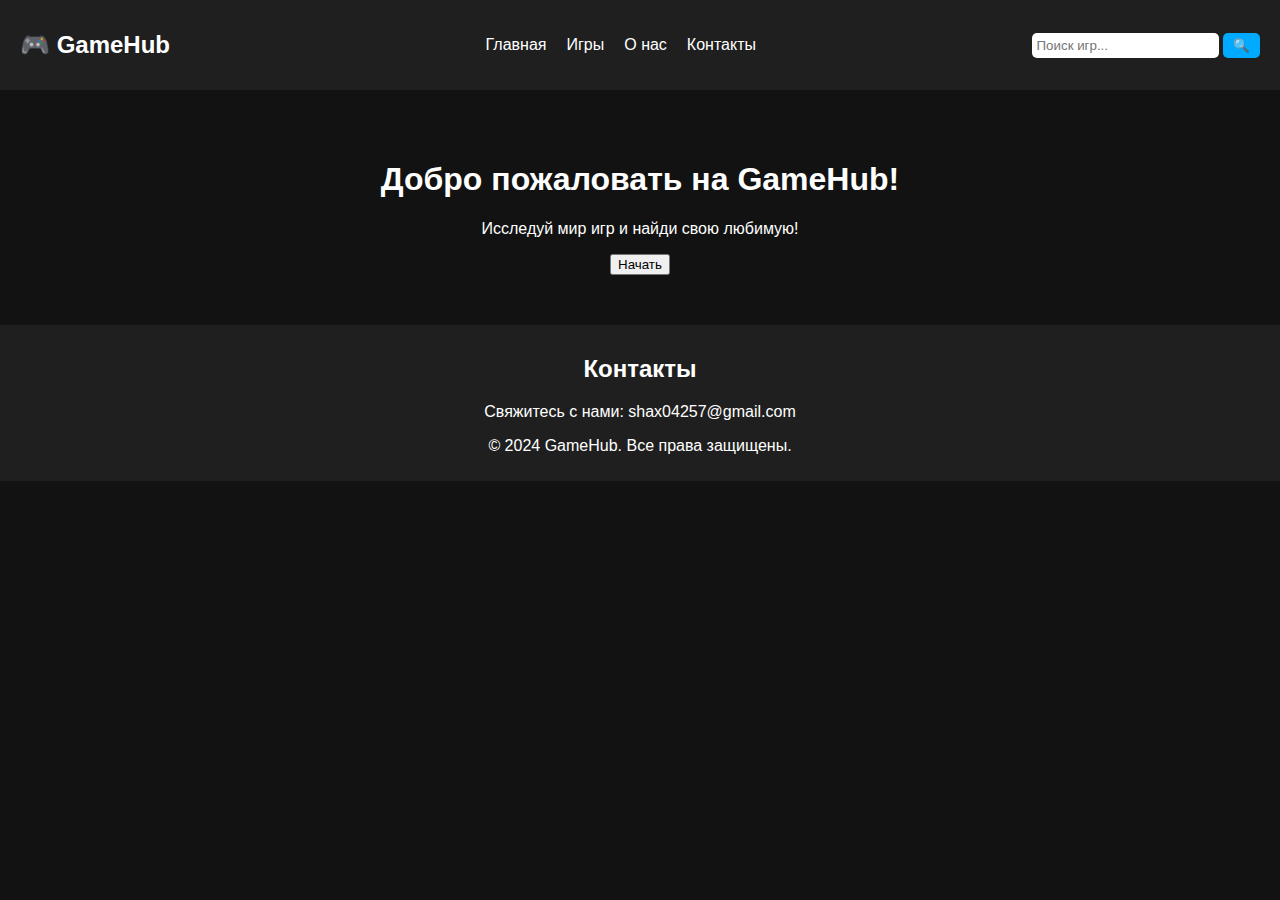
==== index.html @ aacb6e8d "Заливает index.html" ====
<!DOCTYPE html>
<html lang="en">
<head>
    <meta charset="UTF-8">
    <meta name="viewport" content="width=device-width, initial-scale=1.0">
    <title>GameHub - Игровой портал</title>
    <link rel="stylesheet" href="styles.css">
    <script defer src="script.js"></script>
</head>
<body>
    <header>
        <div class="logo">🎮 GameHub</div>
        <nav>
            <ul class="nav-links">
                <li><a href="index.html">Главная</a></li>
                <li><a href="games.html">Игры</a></li>
                <li><a href="about.html">О нас</a></li>
                <li><a href="contact.html">Контакты</a></li>
            </ul>
        </nav>
        <div class="search">
            <input type="text" placeholder="Поиск игр...">
            <button>🔍</button>
        </div>
    </header>

    <main>
        <section id="home" class="hero">
            <h1>Добро пожаловать на GameHub!</h1>
            <p>Исследуй мир игр и найди свою любимую!</p>
            <button>Начать</button>
        </section>
    </main>

    <footer>
        <h2>Контакты</h2>
        <p>Свяжитесь с нами: shax04257@gmail.com</p>
        <p>© 2024 GameHub. Все права защищены.</p>
    </footer>
</body>
</html>
---- styles.css ----
/* Общие стили */
body {
    font-family: Arial, sans-serif;
    margin: 0;
    padding: 0;
    background-color: #121212;
    color: #fff;
}

header {
    display: flex;
    justify-content: space-between;
    align-items: center;
    padding: 20px;
    background-color: #1f1f1f;
    position: sticky;
    top: 0;
    z-index: 1000;
}

.logo {
    font-size: 24px;
    font-weight: bold;
}

.nav-links {
    list-style: none;
    display: flex;
    gap: 20px;
}

.nav-links li a {
    text-decoration: none;
    color: #fff;
    transition: color 0.3s;
}

.nav-links li a:hover {
    color: #00aaff;
}

.search input {
    padding: 5px;
    border: none;
    border-radius: 5px;
}

.search button {
    background-color: #00aaff;
    color: #fff;
    border: none;
    border-radius: 5px;
    padding: 5px 10px;
    cursor: pointer;
}

/* Главный контент */
.hero {
    text-align: center;
    padding: 50px;
    background: url('hero.jpg') center/cover no-repeat;
}

.games-list {
    padding: 20px;
    display: flex;
    gap: 20px;
    flex-wrap: wrap;
    justify-content: center;
}

.game-card {
    background-color: #1f1f1f;
    border-radius: 10px;
    padding: 10px;
    width: 300px;
    text-align: center;
    transition: transform 0.3s;
}

.game-card:hover {
    transform: scale(1.05);
}

.game-card img {
    width: 100%;
    border-radius: 10px;
}

/* Footer */
footer {
    text-align: center;
    padding: 10px;
    background-color: #1f1f1f;
}
#lola {
    text-align: center;
}
#lop {
    text-align: center;
}
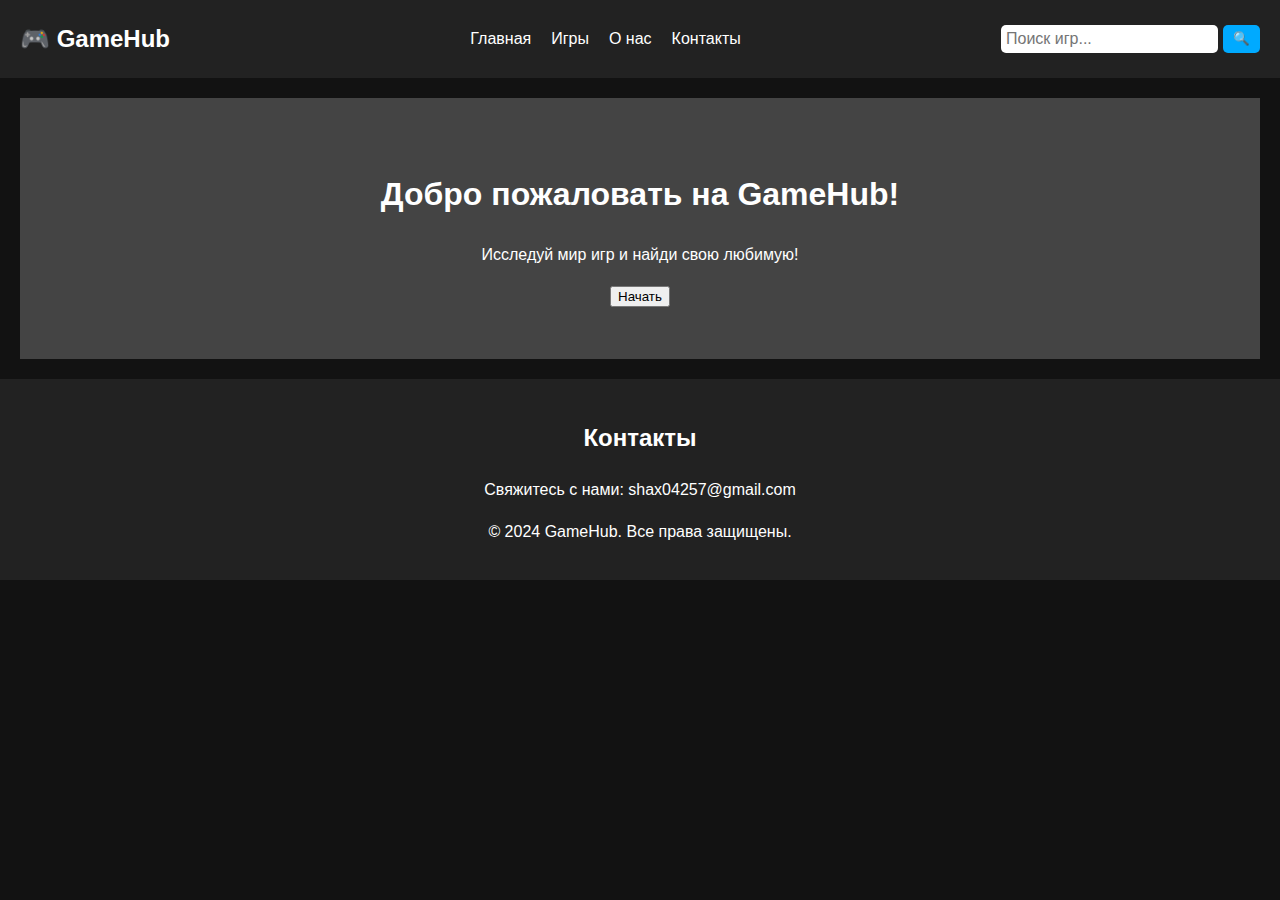
==== commit 89f7ad50: "Add files via upload" ====
--- a/index.html
+++ b/index.html
@@ -10,6 +10,7 @@
 <body>
     <header>
         <div class="logo">🎮 GameHub</div>
+        <button class="menu-toggle">☰</button>
         <nav>
             <ul class="nav-links">
                 <li><a href="index.html">Главная</a></li>
@@ -23,6 +24,7 @@
             <button>🔍</button>
         </div>
     </header>
+    
 
     <main>
         <section id="home" class="hero">
--- a/styles.css
+++ b/styles.css
@@ -98,4 +98,255 @@
 }
 #lop {
     text-align: center;
-}+}
+
+/* Основные стили для всех устройств */
+body {
+    margin: 0;
+    font-family: Arial, sans-serif;
+    line-height: 1.6;
+}
+
+header {
+    display: flex;
+    justify-content: space-between;
+    align-items: center;
+    padding: 10px 20px;
+    background-color: #222;
+    color: #fff;
+}
+
+.nav-links {
+    display: flex;
+    gap: 20px;
+    list-style: none;
+}
+
+.nav-links li a {
+    color: #fff;
+    text-decoration: none;
+}
+
+.search {
+    display: flex;
+    gap: 5px;
+}
+
+.hero {
+    text-align: center;
+    padding: 50px 20px;
+    background: #444;
+    color: #fff;
+}
+
+footer {
+    text-align: center;
+    padding: 20px;
+    background: #222;
+    color: #fff;
+}
+
+/* Адаптация для мобильных устройств */
+@media (max-width: 768px) {
+    header {
+        flex-wrap: wrap;
+        text-align: center;
+    }
+
+    .logo {
+        margin-bottom: 10px;
+    }
+
+    nav {
+        width: 100%;
+    }
+
+    .nav-links {
+        flex-direction: column;
+        gap: 10px;
+        margin-bottom: 10px;
+    }
+
+    .search {
+        flex-direction: column;
+        width: 100%;
+    }
+
+    .search input {
+        width: 100%;
+        margin-bottom: 5px;
+    }
+
+    .hero {
+        padding: 20px 10px;
+    }
+}
+
+.menu-toggle {
+    display: none;
+    background: none;
+    border: none;
+    color: #fff;
+    font-size: 1.5rem;
+}
+
+@media (max-width: 768px) {
+    .menu-toggle {
+        display: block;
+    }
+
+    .nav-links {
+        display: none;
+        flex-direction: column;
+        gap: 10px;
+    }
+
+    .nav-links.active {
+        display: flex;
+    }
+}
+
+/* Основные стили */
+body {
+    margin: 0;
+    font-family: Arial, sans-serif;
+    line-height: 1.6;
+}
+
+header {
+    display: flex;
+    justify-content: space-between;
+    align-items: center;
+    padding: 10px 20px;
+    background-color: #222;
+    color: #fff;
+}
+
+.logo {
+    font-size: 1.5rem;
+}
+
+.nav-links {
+    display: flex;
+    gap: 20px;
+    list-style: none;
+}
+
+.nav-links li a {
+    color: #fff;
+    text-decoration: none;
+}
+
+.search {
+    display: flex;
+    gap: 5px;
+}
+
+.search input {
+    padding: 5px;
+    font-size: 1rem;
+}
+
+main {
+    padding: 20px;
+}
+
+#lola {
+    text-align: center;
+    font-size: 2rem;
+    margin-bottom: 20px;
+}
+
+.games-list {
+    display: grid;
+    grid-template-columns: repeat(4, 1fr);
+    gap: 20px;
+}
+
+.game-card {
+    border: 1px solid #ddd;
+    border-radius: 5px;
+    padding: 15px;
+    text-align: center;
+    background-color: #f9f9f9;
+}
+
+.game-card img {
+    width: 100%;
+    height: auto;
+    border-radius: 5px;
+}
+
+.game-card h3 {
+    margin: 15px 0;
+    font-size: 1.2rem;
+}
+
+.game-card p {
+    font-size: 0.9rem;
+    margin-bottom: 15px;
+}
+
+.game-card button {
+    padding: 10px 15px;
+    font-size: 1rem;
+    background-color: #007bff;
+    color: #fff;
+    border: none;
+    border-radius: 5px;
+    cursor: pointer;
+}
+
+footer {
+    text-align: center;
+    padding: 20px;
+    background-color: #222;
+    color: #fff;
+}
+
+/* Адаптация для мобильных устройств */
+@media (max-width: 768px) {
+    header {
+        flex-wrap: wrap;
+        text-align: center;
+    }
+
+    .logo {
+        margin-bottom: 10px;
+    }
+
+    .nav-links {
+        flex-direction: column;
+        gap: 10px;
+        margin-bottom: 10px;
+    }
+
+    .search {
+        flex-direction: column;
+        width: 100%;
+    }
+
+    .search input {
+        width: 100%;
+        margin-bottom: 5px;
+    }
+
+    .games-list {
+        grid-template-columns: repeat(2, 1fr);
+        gap: 15px;
+    }
+
+    .game-card {
+        padding: 10px;
+    }
+}
+
+@media (max-width: 480px) {
+    .games-list {
+        grid-template-columns: 1fr;
+    }
+
+    .game-card {
+        padding: 10px;
+    }
+}
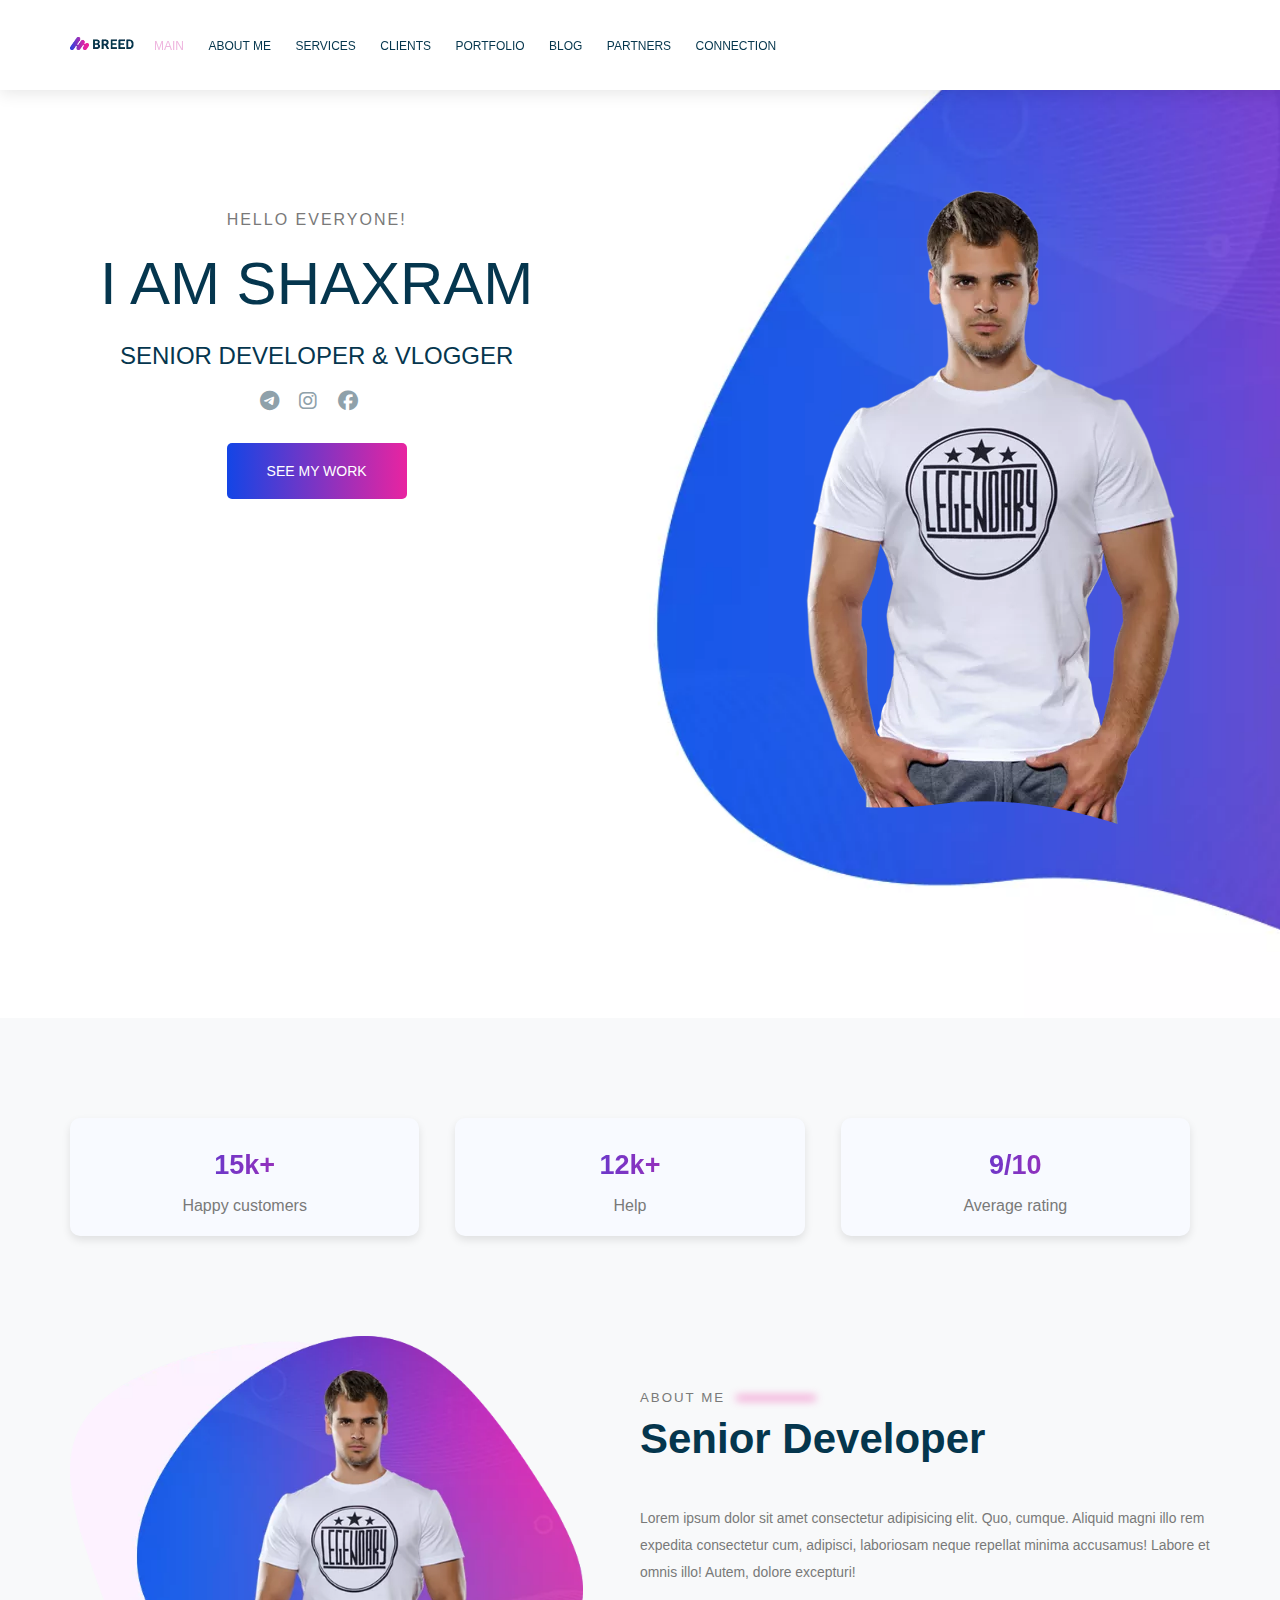
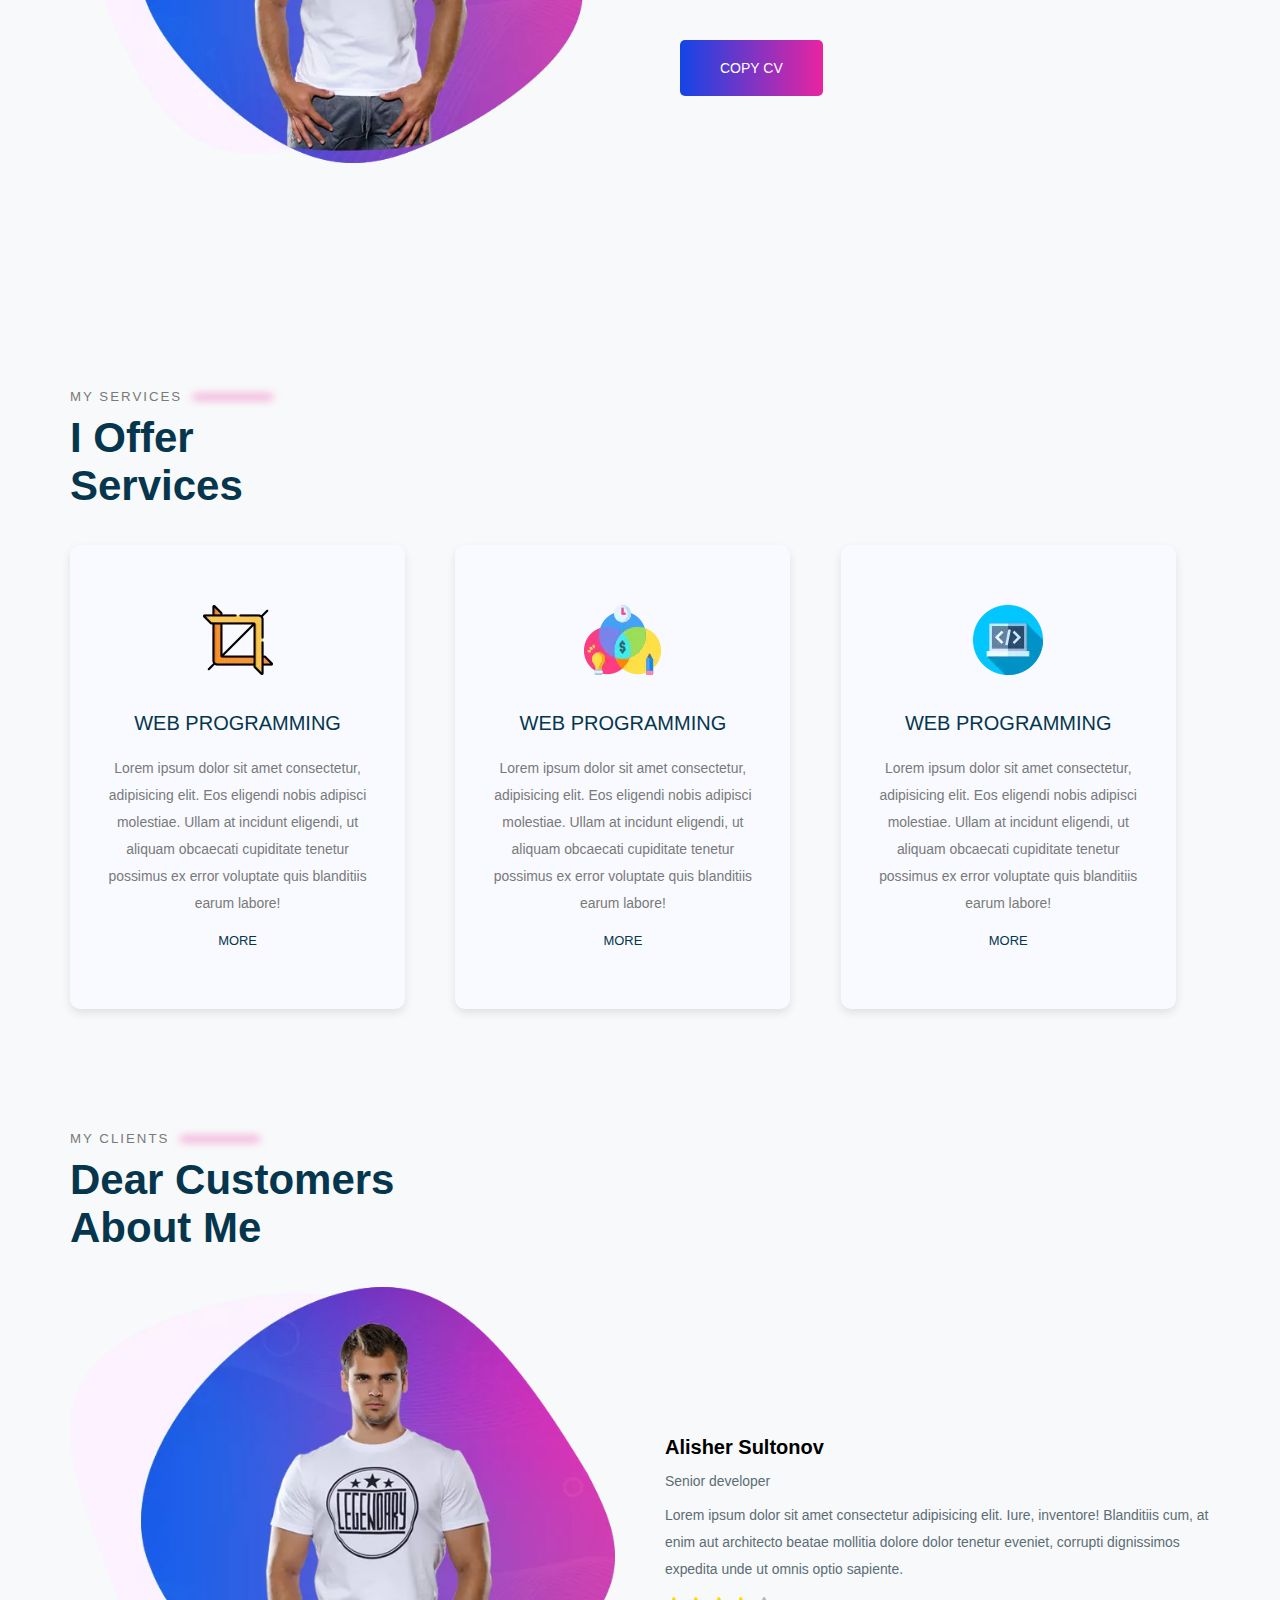
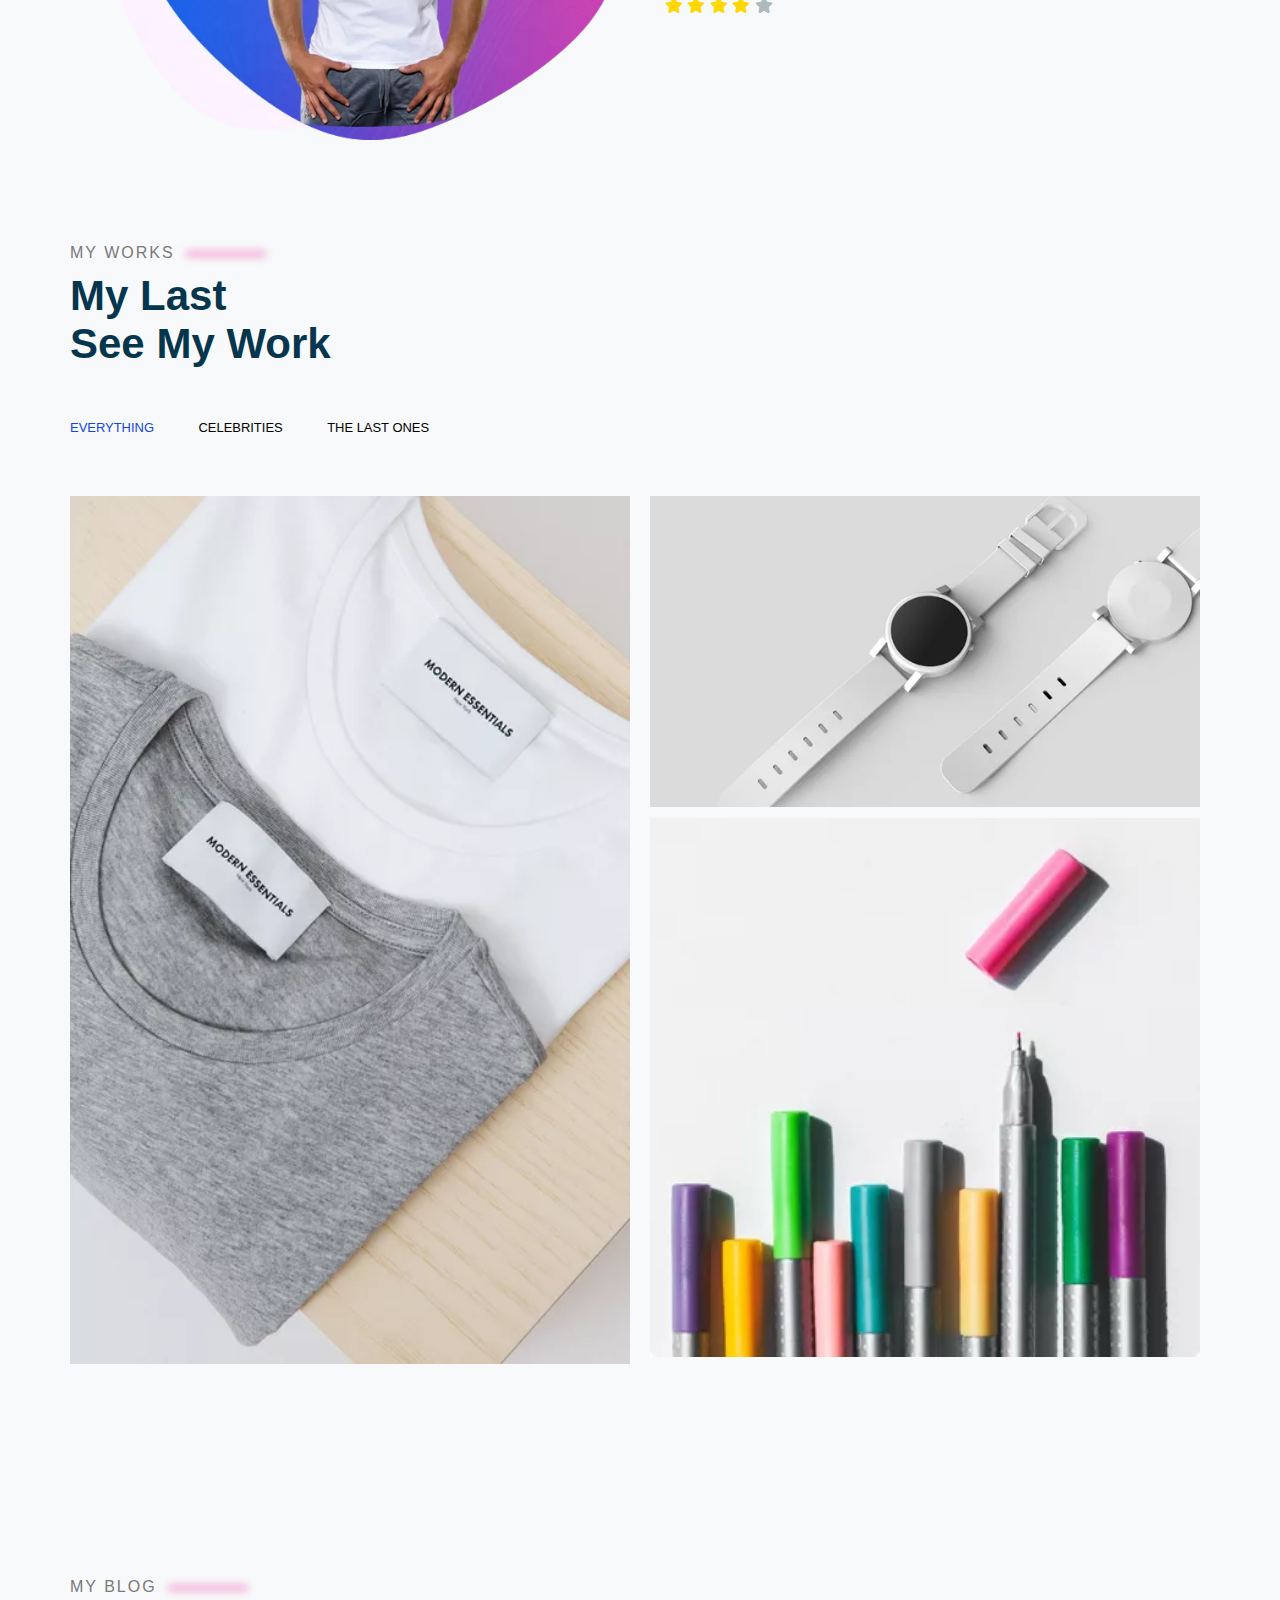
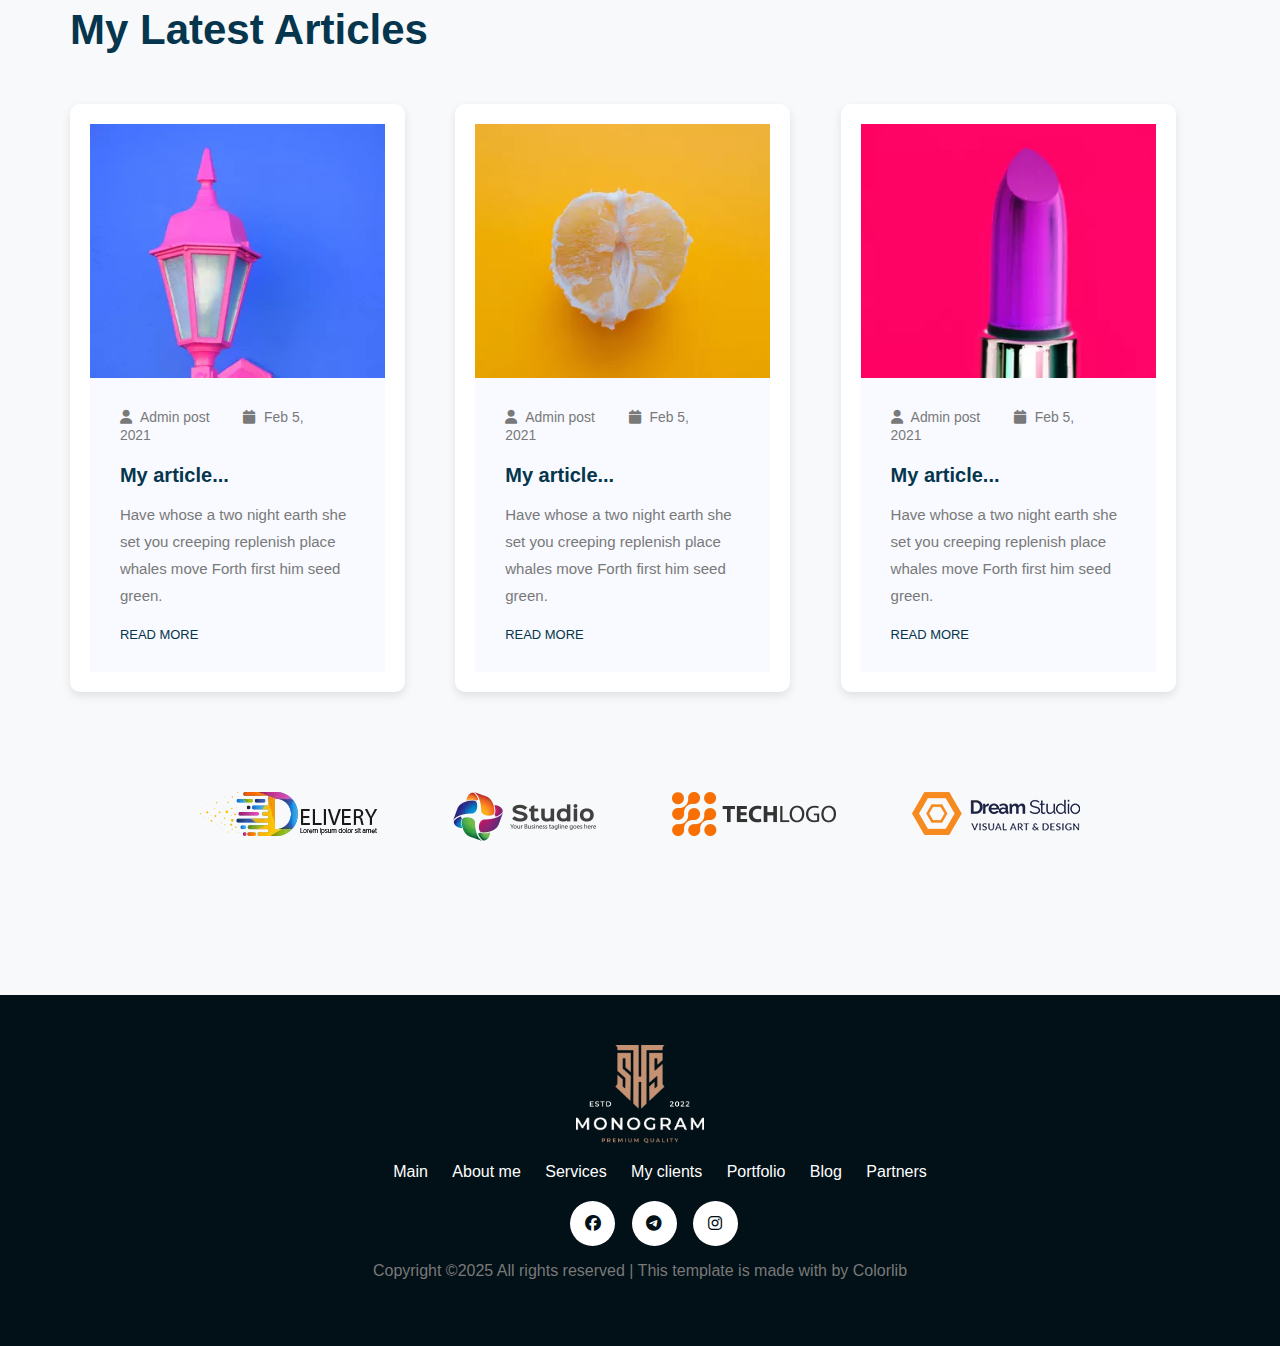
==== commit 37e0609c: "Add files via upload" ====
--- a/index.html
+++ b/index.html
@@ -1,43 +1,480 @@
 <!DOCTYPE html>
 <html lang="en">
+
 <head>
     <meta charset="UTF-8">
     <meta name="viewport" content="width=device-width, initial-scale=1.0">
-    <title>GameHub - Игровой портал</title>
-    <link rel="stylesheet" href="styles.css">
-    <script defer src="script.js"></script>
+    <title>Portfolio</title>
+    <link rel="stylesheet" href="css/shared.css">
+    <link rel="stylesheet" href="css/style.css">
+    <link rel="stylesheet" href="https://cdnjs.cloudflare.com/ajax/libs/font-awesome/6.7.2/css/all.min.css" referrerpolicy="no-referrer" />
 </head>
+
 <body>
-    <header>
-        <div class="logo">🎮 GameHub</div>
-        <button class="menu-toggle">☰</button>
-        <nav>
-            <ul class="nav-links">
-                <li><a href="index.html">Главная</a></li>
-                <li><a href="games.html">Игры</a></li>
-                <li><a href="about.html">О нас</a></li>
-                <li><a href="contact.html">Контакты</a></li>
-            </ul>
-        </nav>
-        <div class="search">
-            <input type="text" placeholder="Поиск игр...">
-            <button>🔍</button>
+    <!-- Header section -->
+    <header class="main-header">
+        <div class="container">
+            <div class="main-header__brand">
+                <a href="index.html">
+                    <img src="images/logo.png.webp" alt="logo">
+                </a>
+            </div>
+            <nav class="main-navigation">
+                <ul class="main-navigation__item">
+                    <li class="main-navigation__item active">
+                        <a href="index.html">Main</a>
+                    </li>
+                    <li class="main-navigation__item">
+                        <a href="#main-section">About me</a>
+                    </li>
+                    <li class="main-navigation__item">  
+                        <a href="#services">Services</a>
+                    </li>
+                    <li class="main-navigation__item">
+                        <a href="#clients">Clients</a>
+                    </li>
+                    <li class="main-navigation__item">
+                        <a href="#portfolio">Portfolio</a>
+                    </li>
+                    <li class="main-navigation__item">
+                        <a href="#blog">Blog</a>
+                    </li>
+                    <li class="main-navigation__item">
+                        <a href="#partners">Partners</a>
+                    </li>
+                    <li class="main-navigation__item">
+                        <a href="contact.html">Connection</a>
+                    </li>
+                </ul>
+            </nav>
         </div>
     </header>
-    
-
-    <main>
-        <section id="home" class="hero">
-            <h1>Добро пожаловать на GameHub!</h1>
-            <p>Исследуй мир игр и найди свою любимую!</p>
-            <button>Начать</button>
-        </section>
-    </main>
-
-    <footer>
-        <h2>Контакты</h2>
-        <p>Свяжитесь с нами: shax04257@gmail.com</p>
-        <p>© 2024 GameHub. Все права защищены.</p>
+
+    <!-- /Header section -->
+
+    <!-- Main section -->
+    <div class="main-banner">
+        <div class="container">
+            <section id="main-section" class="main-section">
+                <div class="main-section__info">
+                    <h4 class="main-section__welcome to-uppercase">Hello everyone!</h4>
+                    <h1 class="main-section__introduction to-uppercase">I am Shaxram</h1>
+                    <h3 class="main-section__position to-uppercase">Senior developer & Vlogger</h3>
+                    <div class="main-section__social-networks">
+                        <a href="https://t.me/Shakh_ake007">
+                            <i class="fa-brands fa-telegram"></i>
+                        </a>
+                        <a href="https://www.instagram.com/shoxa.s7">
+                            <i class="fa-brands fa-instagram"></i>
+                        </a>
+                        <a
+                            href="https://www.facebook.com/people/%D0%A8%D0%B0%D1%85%D1%80%D0%B0%D0%BC-%D0%9D%D0%B5%D0%BC%D0%B0%D1%82%D0%BE%D0%B2/pfbid028QtuWfM8bxHVK38WmGBe3djqLLNcTGtXEWq8Zp2UdnJqPBHwWtpWPbhbui8Y8Hrol/">
+                            <i class="fa-brands fa-facebook"></i>
+                        </a>
+                    </div>
+                    <button type="button" class="button main-section__action to-uppercase">
+                        See my work
+                    </button>
+                </div>
+                <div class="main-section__image">
+                    <img src="./images/home-right.png.webp" alt="My image">
+                </div>
+            </section>
+            <div class="clearfix"></div>
+        </div>
+    </div>
+    <!-- /Main section -->
+
+    <!-- Statistics -->
+    <div class="container">
+        <section class="statistics" class="statistics">
+            <div class="statistics__item">
+                <h3 class="statistics__number">
+                    15k+
+                </h3>
+                <p class="statistics__title">
+                    Happy customers
+                </p>
+            </div>
+            <div class="statistics__item">
+                <h3 class="statistics__number">
+                    12k+
+                </h3>
+                <p class="statistics__title">
+                    Help
+                </p>
+            </div>
+            <div class="statistics__item">
+                <h3 class="statistics__number">
+                    9/10
+                </h3>
+                <p class="statistics__title">
+                    Average rating
+                </p>
+            </div>
+        </section>
+    </div>
+
+    <!-- About me section -->
+    <div class="container">
+        <section id="about-me" class="about-me">
+            <div class="about-me__image">
+                <img src="images/about-us.png.webp" alt="about me image">
+            </div>
+            <div class="about-me__info">
+                <h5 class="section-subtitle">
+                    About me
+                    <span class="blur-line"></span>
+                </h5>
+                <h3 class="section-title">
+                    Senior developer
+                </h3>
+                <p class="about-me__description">
+                    Lorem ipsum dolor sit amet consectetur adipisicing elit. Quo, cumque. Aliquid magni illo rem
+                    expedita consectetur cum, adipisci, laboriosam neque repellat minima accusamus! Labore et omnis
+                    illo! Autem, dolore excepturi!
+                </p>
+                <button type="button" class="button to-uppercase about-me__action">
+                    Copy CV
+                </button>
+            </div>
+        </section>
+        <div class="clearfix"></div>
+    </div>
+    <!-- /About me -->
+
+    <!-- Services section -->
+    <div class="container">
+        <section id="services" class="services">
+            <h5 class="section-subtitle">
+                My Services
+                <span class="blur-line"></span>
+            </h5>
+            <h2 class="section-title">
+                I offer <br>
+                services
+            </h2>
+            <div class="services__cards">
+                <div class="service-card">
+                    <img class="service-card__icon" src="images/s1.png.webp" alt="Service 1">
+                    <h5 class="service-card__title">Web programming</h5>
+                    <p class="service-card__description">
+                        Lorem ipsum dolor sit amet consectetur, adipisicing elit. Eos eligendi nobis adipisci molestiae.
+                        Ullam at incidunt eligendi, ut aliquam obcaecati cupiditate tenetur possimus ex error voluptate
+                        quis blanditiis earum labore!
+                    </p>
+                    <a href="#" class="service-card__link">
+                        More
+                    </a>
+                </div>
+
+                <div class="service-card">
+                    <img class="service-card__icon" src="images/s2.png.webp" alt="Service 1">
+                    <h5 class="service-card__title">Web programming</h5>
+                    <p class="service-card__description">
+                        Lorem ipsum dolor sit amet consectetur, adipisicing elit. Eos eligendi nobis adipisci molestiae.
+                        Ullam at incidunt eligendi, ut aliquam obcaecati cupiditate tenetur possimus ex error voluptate
+                        quis blanditiis earum labore!   
+                    </p>
+                    <a href="#" class="service-card__link">
+                        More
+                    </a>
+                </div>
+
+                <div class="service-card">
+                    <img class="service-card__icon" src="images/s3.png.webp" alt="Service 1">
+                    <h5 class="service-card__title">Web programming</h5>
+                    <p class="service-card__description">
+                        Lorem ipsum dolor sit amet consectetur, adipisicing elit. Eos eligendi nobis adipisci molestiae.
+                        Ullam at incidunt eligendi, ut aliquam obcaecati cupiditate tenetur possimus ex error voluptate
+                        quis blanditiis earum labore!
+                    </p>
+                    <a href="#" class="service-card__link">
+                        More
+                    </a>
+                </div>
+            </div>
+
+
+        </section>
+    </div>
+    <!-- /Services section -->
+    <!-- Clients section -->
+    <div class="container">
+        <section id="clients" class="clients">
+            <h5 class="section-subtitle">
+                My Clients
+                <span class="blur-line"></span>
+            </h5>
+            <h2 class="section-title">
+                Dear customers <br>
+                about me
+            </h2>
+            <div class="client-items">
+                <div class="client-item">
+                    <div class="client-item__image">
+                        <img src="images/about-us.png.webp" alt="clients image">
+                    </div>
+                    <div class="client-item__info">
+                        <h3 class="client-item__name">
+                            Alisher Sultonov
+                        </h3>
+                        <p class="client-item__position">
+                            Senior developer
+                        </p>
+                        <p class="client-item__review">
+                            Lorem ipsum dolor sit amet consectetur adipisicing elit. Iure, inventore! Blanditiis cum, at
+                            enim aut architecto beatae mollitia dolore dolor tenetur eveniet, corrupti dignissimos
+                            expedita unde ut omnis optio sapiente.
+                        </p>
+                        <div class="client-item__rate">
+                            <i class="fa-solid fa-star"></i>
+                            <i class="fa-solid fa-star"></i>
+                            <i class="fa-solid fa-star"></i>
+                            <i class="fa-solid fa-star"></i>
+                            <i class="fa-solid fa-star disabled"></i>
+                        </div>
+                    </div>
+                </div>
+            </div>
+        </section>
+        <div class="clearfix"></div>
+    </div>
+    <!-- /Clients section -->
+
+    <!-- Portfolio section -->
+    <div class="container">
+        <section id="portfolio" class="portfolio">
+            <div class="section-subtitle">
+                My works
+                <span class="blur-line"></span>
+            </div>
+            <div class="section-title">
+                My last <br>
+                see my work
+            </div>
+            <ul class="portfolio-filters">
+                <li class="active">
+                    Everything
+                </li>
+                <li>
+                    Celebrities
+                </li>
+                <li>
+                    The last ones
+                </li>
+            </ul>
+            <div class="portfolio-items">
+                <div class="portfolio-item portfolio-item-1">
+                    <img src="./images/p1.jpg.webp" alt="Portfolio image 1" class="portfolio-item__image">
+                    <div class="portfolio-item__overlay"></div>
+                    <div class="portfolio-item__info">
+                        <h4>
+                            <a href="#">Portfolio item 1</a>
+                        </h4>
+                        <p>
+                            About my work
+                        </p>
+                    </div>
+                </div>
+                <div class="portfolio-item portfolio-item-2">
+                    <img src="./images/p4.jpg.webp" alt="Portfolio image 2" class="portfolio-item__image">
+                    <div class="portfolio-item__overlay"></div>
+                    <div class="portfolio-item__info">
+                        <h4>
+                            <a href="#">Portfolio item 2</a>
+                        </h4>
+                        <p>
+                            About my work
+                        </p>
+                    </div>
+                </div>
+                <div class="portfolio-item portfolio-item-3">
+                    <img src="./images/p6.jpg.webp" alt="Portfolio image 3" class="portfolio-item__image">
+                    <div class="portfolio-item__overlay"></div>
+                    <div class="portfolio-item__info">
+                        <h4>
+                            <a href="#">Portfolio item 3</a>
+                        </h4>
+                        <p>
+                            About my work
+                        </p>
+                    </div>
+                </div>
+            </div>
+        </section>
+    </div>
+    <!-- /Portfolio section -->
+
+    <!-- Blog section -->
+    <div class="container">
+        <section id="blog" class="blog">
+            <div class="section-subtitle">
+                My blog
+                <span class="blur-line"></span>
+            </div>
+            <div class="section-title">
+                My latest articles
+            </div>
+            <div class="blog-items">
+                <div class="blog-item">
+                    <div class="blog-item__image">
+                        <img src="images/b1.jpg.webp" alt="Blog 1 image">
+                    </div>
+                    <div class="blog-item__info">
+                        <div class="blog-item__main-info">
+                            <span class="blog-item__author">
+                                <i class="fa fa-user"></i>
+                                Admin post
+                            </span>
+                            <span class="blog-item__date">
+                                <i class="fa fa-calendar"></i>
+                                Feb 5, 2021
+                            </span>
+                        </div>
+                        <h5 class="blog-item__title">
+                            My article...
+                        </h5>
+                        <p class="blog-item__description">
+                            Have whose a two night earth she set you creeping replenish place whales move Forth first
+                            him seed green.
+                        </p>
+                        <a class="blog-item__learn-more">
+                            Read more
+                        </a>
+                    </div>
+                </div>
+                <div class="blog-item">
+                    <div class="blog-item__image">
+                        <img src="images/b2.jpg.webp" alt="Blog 1 image">
+                    </div>
+                    <div class="blog-item__info">
+                        <div class="blog-item__main-info">
+                            <span class="blog-item__author">
+                                <i class="fa fa-user"></i>
+                                Admin post
+                            </span>
+                            <span class="blog-item__date">
+                                <i class="fa fa-calendar"></i>
+                                Feb 5, 2021
+                            </span>
+                        </div>
+                        <h5 class="blog-item__title">
+                            My article...
+                        </h5>
+                        <p class="blog-item__description">
+                            Have whose a two night earth she set you creeping replenish place whales move Forth first
+                            him seed green.
+                        </p>
+                        <a class="blog-item__learn-more">
+                            Read more
+                        </a>
+                    </div>
+                </div>
+                <div class="blog-item">
+                    <div class="blog-item__image">
+                        <img src="images/b3.jpg.webp" alt="Blog 1 image">
+                    </div>
+                    <div class="blog-item__info">
+                        <div class="blog-item__main-info">
+                            <span class="blog-item__author">
+                                <i class="fa fa-user"></i>
+                                Admin post
+                            </span>
+                            <span class="blog-item__date">
+                                <i class="fa fa-calendar"></i>
+                                Feb 5, 2021
+                            </span>
+                        </div>
+                        <h5 class="blog-item__title">
+                            My article...
+                        </h5>
+                        <p class="blog-item__description">
+                            Have whose a two night earth she set you creeping replenish place whales move Forth first
+                            him seed green.
+                        </p>
+                        <a class="blog-item__learn-more">
+                            Read more
+                        </a>
+                    </div>
+                </div>
+            </div>
+        </section>
+    </div>
+    <!-- /Blog section -->
+
+    <!-- Partners section -->
+    <div class="container">
+        <section id="partners" class="partners">
+            <div class="partner">
+                <img src="images/logo1.png.webp" alt="logo 1 image">
+            </div>
+            <div class="partner">
+                <img src="images/logo2.png.webp" alt="logo 2 image">
+            </div>
+            <div class="partner">
+                <img src="images/logo3.png.webp" alt="logo 3 image">
+            </div>
+            <div class="partner">
+                <img src="images/logo4.png.webp" alt="logo 4 image">
+            </div>
+        </section>
+    </div>
+    <!-- /Partners section -->
+
+    <!-- Footer section -->
+    <footer class="footer">
+        <div class="container">
+            <div class="footer__brand">
+                <img src="images/pngwing.com.png" alt="logo">
+            </div>
+            <nav class="footer__navigation">
+                <ul class="footer__navigation-items">
+                    <li class="footer__navigation-item">
+                        <a href="index.html">Main</a>
+                    </li>
+                    <li class="footer__navigation-item">
+                        <a href="about-me.html">About me</a>
+                    </li>
+                    <li class="footer__navigation-item">
+                        <a href="services.html">Services</a>
+                    </li>
+                    <li class="footer__navigation-item">
+                        <a href="Clients.html">My clients</a>
+                    </li>
+                    <li class="footer__navigation-item">
+                        <a href="portfolio.html">Portfolio</a>
+                    </li> 
+                    <li class="footer__navigation-item">
+                        <a href="blog.html">Blog</a>
+                    </li>
+                    <li class="footer__navigation-item">
+                        <a href="contact.html">Partners</a>
+                    </li>
+                </ul>
+            </nav>  
+            <ul class="footer__socials">
+                <li class="footer__social">
+                    <a href="https://www.facebook.com/people/%D0%A8%D0%B0%D1%85%D1%80%D0%B0%D0%BC-%D0%9D%D0%B5%D0%BC%D0%B0%D1%82%D0%BE%D0%B2/pfbid028QtuWfM8bxHVK38WmGBe3djqLLNcTGtXEWq8Zp2UdnJqPBHwWtpWPbhbui8Y8Hrol/">
+                        <i class="fab fa-facebook"></i>
+                    </a>
+                </li>
+                <li class="footer__social">
+                    <a href="https://t.me/Shakh_ake007">
+                        <i class="fab fa-telegram"></i>
+                    </a>
+                </li>
+                <li class="footer__social">
+                    <a href="https://www.instagram.com/shoxa.s7">
+                        <i class="fab fa-instagram"></i>
+                    </a>
+                </li>
+            </ul>
+            <p class="footer__text">
+                Copyright ©2025 All rights reserved | This template is made with  by Colorlib
+            </p>
+        </div>
     </footer>
+    <!-- /Footer section -->
 </body>
-</html>
+</html>--- a/css/shared.css
+++ b/css/shared.css
@@ -0,0 +1,671 @@
+@font-face {
+    font-family: 'Roboto';
+    src: url('../fonts/static/Roboto-Black.ttf');
+    src: url('../fonts/static-Italic.eot?#iefix') format('embedded-opentype'),
+        url('../fonts/static-Italic.woff2') format('woff2'),
+        url('../fonts/static-Italic.woff') format('woff'),
+        url('../fonts/static-Italic.ttf') format('truetype');
+    font-weight: normal;
+    font-style: italic;
+    font-display: swap;
+}
+
+@font-face {
+    font-family: 'Roboto';
+    src: url('../fonts/static-Regular.eot');
+    src: url('../fonts/static-Regular.eot?#iefix') format('embedded-opentype'),
+        url('../fonts/static-Regular.woff2') format('woff2'),
+        url('../fonts/static-Regular.woff') format('woff'),
+        url('../fonts/static-Regular.ttf') format('truetype');
+    font-weight: normal;
+    font-style: normal;
+    font-display: swap;
+}
+
+@font-face {
+    font-family: 'Roboto Condensed';
+    src: url('../fonts/staticCondensed-Bold.eot');
+    src: url('../fonts/staticCondensed-Bold.eot?#iefix') format('embedded-opentype'),
+        url('../fonts/staticCondensed-Bold.woff2') format('woff2'),
+        url('../fonts/staticCondensed-Bold.woff') format('woff'),
+        url('../fonts/staticCondensed-Bold.ttf') format('truetype');
+    font-weight: bold;
+    font-style: normal;
+    font-display: swap;
+}
+
+@font-face {
+    font-family: 'Roboto Condensed';
+    src: url('../fonts/staticCondensed-Black.eot');
+    src: url('../fonts/staticCondensed-Black.eot?#iefix') format('embedded-opentype'),
+        url('../fonts/staticCondensed-Black.woff2') format('woff2'),
+        url('../fonts/staticCondensed-Black.woff') format('woff'),
+        url('../fonts/staticCondensed-Black.ttf') format('truetype');
+    font-weight: 900;
+    font-style: normal;
+    font-display: swap;
+}
+
+@font-face {
+    font-family: 'Roboto Condensed';
+    src: url('../fonts/staticCondensed-BlackItalic.eot');
+    src: url('../fonts/staticCondensed-BlackItalic.eot?#iefix') format('embedded-opentype'),
+        url('../fonts/staticCondensed-BlackItalic.woff2') format('woff2'),
+        url('../fonts/staticCondensed-BlackItalic.woff') format('woff'),
+        url('../fonts/staticCondensed-BlackItalic.ttf') format('truetype');
+    font-weight: 900;
+    font-style: italic;
+    font-display: swap;
+}
+
+@font-face {
+    font-family: 'Roboto Condensed';
+    src: url('../fonts/staticCondensed-Italic.eot');
+    src: url('../fonts/staticCondensed-Italic.eot?#iefix') format('embedded-opentype'),
+        url('../fonts/staticCondensed-Italic.woff2') format('woff2'),
+        url('../fonts/staticCondensed-Italic.woff') format('woff'),
+        url('../fonts/staticCondensed-Italic.ttf') format('truetype');
+    font-weight: normal;
+    font-style: italic;
+    font-display: swap;
+}
+
+@font-face {
+    font-family: 'Roboto Condensed';
+    src: url('../fonts/staticCondensed-BoldItalic.eot');
+    src: url('../fonts/staticCondensed-BoldItalic.eot?#iefix') format('embedded-opentype'),
+        url('../fonts/staticCondensed-BoldItalic.woff2') format('woff2'),
+        url('../fonts/staticCondensed-BoldItalic.woff') format('woff'),
+        url('../fonts/staticCondensed-BoldItalic.ttf') format('truetype');
+    font-weight: bold;
+    font-style: italic;
+    font-display: swap;
+}
+
+@font-face {
+    font-family: 'Roboto Condensed';
+    src: url('../fonts/staticCondensed-Light.eot');
+    src: url('../fonts/staticCondensed-Light.eot?#iefix') format('embedded-opentype'),
+        url('../fonts/staticCondensed-Light.woff2') format('woff2'),
+        url('../fonts/staticCondensed-Light.woff') format('woff'),
+        url('../fonts/staticCondensed-Light.ttf') format('truetype');
+    font-weight: 300;
+    font-style: normal;
+    font-display: swap;
+}
+
+@font-face {
+    font-family: 'Roboto Condensed';
+    src: url('../fonts/staticCondensed-ExtraLight.eot');
+    src: url('../fonts/staticCondensed-ExtraLight.eot?#iefix') format('embedded-opentype'),
+        url('../fonts/staticCondensed-ExtraLight.woff2') format('woff2'),
+        url('../fonts/staticCondensed-ExtraLight.woff') format('woff'),
+        url('../fonts/staticCondensed-ExtraLight.ttf') format('truetype');
+    font-weight: 200;
+    font-style: normal;
+    font-display: swap;
+}
+
+@font-face {
+    font-family: 'Roboto Condensed';
+    src: url('../fonts/staticCondensed-ExtraBold.eot');
+    src: url('../fonts/staticCondensed-ExtraBold.eot?#iefix') format('embedded-opentype'),
+        url('../fonts/staticCondensed-ExtraBold.woff2') format('woff2'),
+        url('../fonts/staticCondensed-ExtraBold.woff') format('woff'),
+        url('../fonts/staticCondensed-ExtraBold.ttf') format('truetype');
+    font-weight: bold;
+    font-style: normal;
+    font-display: swap;
+}
+
+@font-face {
+    font-family: 'Roboto Condensed';
+    src: url('../fonts/staticCondensed-ExtraBoldItalic.eot');
+    src: url('../fonts/staticCondensed-ExtraBoldItalic.eot?#iefix') format('embedded-opentype'),
+        url('../fonts/staticCondensed-ExtraBoldItalic.woff2') format('woff2'),
+        url('../fonts/staticCondensed-ExtraBoldItalic.woff') format('woff'),
+        url('../fonts/staticCondensed-ExtraBoldItalic.ttf') format('truetype');
+    font-weight: bold;
+    font-style: italic;
+    font-display: swap;
+}
+
+@font-face {
+    font-family: 'Roboto Condensed';
+    src: url('../fonts/staticCondensed-ExtraLightItalic.eot');
+    src: url('../fonts/staticCondensed-ExtraLightItalic.eot?#iefix') format('embedded-opentype'),
+        url('../fonts/staticCondensed-ExtraLightItalic.woff2') format('woff2'),
+        url('../fonts/staticCondensed-ExtraLightItalic.woff') format('woff'),
+        url('../fonts/staticCondensed-ExtraLightItalic.ttf') format('truetype');
+    font-weight: 200;
+    font-style: italic;
+    font-display: swap;
+}
+
+@font-face {
+    font-family: 'Roboto Condensed';
+    src: url('../fonts/staticCondensed-ThinItalic.eot');
+    src: url('../fonts/staticCondensed-ThinItalic.eot?#iefix') format('embedded-opentype'),
+        url('../fonts/staticCondensed-ThinItalic.woff2') format('woff2'),
+        url('../fonts/staticCondensed-ThinItalic.woff') format('woff'),
+        url('../fonts/staticCondensed-ThinItalic.ttf') format('truetype');
+    font-weight: 100;
+    font-style: italic;
+    font-display: swap;
+}
+
+@font-face {
+    font-family: 'Roboto Condensed';
+    src: url('../fonts/staticCondensed-Regular.eot');
+    src: url('../fonts/staticCondensed-Regular.eot?#iefix') format('embedded-opentype'),
+        url('../fonts/staticCondensed-Regular.woff2') format('woff2'),
+        url('../fonts/staticCondensed-Regular.woff') format('woff'),
+        url('../fonts/staticCondensed-Regular.ttf') format('truetype');
+    font-weight: normal;
+    font-style: normal;
+    font-display: swap;
+}
+
+@font-face {
+    font-family: 'Roboto Condensed';
+    src: url('../fonts/staticCondensed-SemiBoldItalic.eot');
+    src: url('../fonts/staticCondensed-SemiBoldItalic.eot?#iefix') format('embedded-opentype'),
+        url('../fonts/staticCondensed-SemiBoldItalic.woff2') format('woff2'),
+        url('../fonts/staticCondensed-SemiBoldItalic.woff') format('woff'),
+        url('../fonts/staticCondensed-SemiBoldItalic.ttf') format('truetype');
+    font-weight: 600;
+    font-style: italic;
+    font-display: swap;
+}
+
+@font-face {
+    font-family: 'Roboto Condensed';
+    src: url('../fonts/staticCondensed-Thin.eot');
+    src: url('../fonts/staticCondensed-Thin.eot?#iefix') format('embedded-opentype'),
+        url('../fonts/staticCondensed-Thin.woff2') format('woff2'),
+        url('../fonts/staticCondensed-Thin.woff') format('woff'),
+        url('../fonts/staticCondensed-Thin.ttf') format('truetype');
+    font-weight: 100;
+    font-style: normal;
+    font-display: swap;
+}
+
+@font-face {
+    font-family: 'Roboto Condensed';
+    src: url('../fonts/staticCondensed-LightItalic.eot');
+    src: url('../fonts/staticCondensed-LightItalic.eot?#iefix') format('embedded-opentype'),
+        url('../fonts/staticCondensed-LightItalic.woff2') format('woff2'),
+        url('../fonts/staticCondensed-LightItalic.woff') format('woff'),
+        url('../fonts/staticCondensed-LightItalic.ttf') format('truetype');
+    font-weight: 300;
+    font-style: italic;
+    font-display: swap;
+}
+
+@font-face {
+    font-family: 'Roboto Condensed';
+    src: url('../fonts/staticCondensed-SemiBold.eot');
+    src: url('../fonts/staticCondensed-SemiBold.eot?#iefix') format('embedded-opentype'),
+        url('../fonts/staticCondensed-SemiBold.woff2') format('woff2'),
+        url('../fonts/staticCondensed-SemiBold.woff') format('woff'),
+        url('../fonts/staticCondensed-SemiBold.ttf') format('truetype');
+    font-weight: 600;
+    font-style: normal;
+    font-display: swap;
+}
+
+@font-face {
+    font-family: 'Roboto Condensed';
+    src: url('../fonts/staticCondensed-MediumItalic.eot');
+    src: url('../fonts/staticCondensed-MediumItalic.eot?#iefix') format('embedded-opentype'),
+        url('../fonts/staticCondensed-MediumItalic.woff2') format('woff2'),
+        url('../fonts/staticCondensed-MediumItalic.woff') format('woff'),
+        url('../fonts/staticCondensed-MediumItalic.ttf') format('truetype');
+    font-weight: 500;
+    font-style: italic;
+    font-display: swap;
+}
+
+@font-face {
+    font-family: 'Roboto Condensed';
+    src: url('../fonts/staticCondensed-Medium.eot');
+    src: url('../fonts/staticCondensed-Medium.eot?#iefix') format('embedded-opentype'),
+        url('../fonts/staticCondensed-Medium.woff2') format('woff2'),
+        url('../fonts/staticCondensed-Medium.woff') format('woff'),
+        url('../fonts/staticCondensed-Medium.ttf') format('truetype');
+    font-weight: 500;
+    font-style: normal;
+    font-display: swap;
+}
+
+@font-face {
+    font-family: 'Roboto SemiCondensed';
+    src: url('../fonts/staticSemiCondensed-BlackItalic.eot');
+    src: url('../fonts/staticSemiCondensed-BlackItalic.eot?#iefix') format('embedded-opentype'),
+        url('../fonts/staticSemiCondensed-BlackItalic.woff2') format('woff2'),
+        url('../fonts/staticSemiCondensed-BlackItalic.woff') format('woff'),
+        url('../fonts/staticSemiCondensed-BlackItalic.ttf') format('truetype');
+    font-weight: 900;
+    font-style: italic;
+    font-display: swap;
+}
+
+@font-face {
+    font-family: 'Roboto SemiCondensed';
+    src: url('../fonts/staticSemiCondensed-ExtraBold.eot');
+    src: url('../fonts/staticSemiCondensed-ExtraBold.eot?#iefix') format('embedded-opentype'),
+        url('../fonts/staticSemiCondensed-ExtraBold.woff2') format('woff2'),
+        url('../fonts/staticSemiCondensed-ExtraBold.woff') format('woff'),
+        url('../fonts/staticSemiCondensed-ExtraBold.ttf') format('truetype');
+    font-weight: bold;
+    font-style: normal;
+    font-display: swap;
+}
+
+@font-face {
+    font-family: 'Roboto SemiCondensed';
+    src: url('../fonts/staticSemiCondensed-BoldItalic.eot');
+    src: url('../fonts/staticSemiCondensed-BoldItalic.eot?#iefix') format('embedded-opentype'),
+        url('../fonts/staticSemiCondensed-BoldItalic.woff2') format('woff2'),
+        url('../fonts/staticSemiCondensed-BoldItalic.woff') format('woff'),
+        url('../fonts/staticSemiCondensed-BoldItalic.ttf') format('truetype');
+    font-weight: bold;
+    font-style: italic;
+    font-display: swap;
+}
+
+@font-face {
+    font-family: 'Roboto SemiCondensed';
+    src: url('../fonts/staticSemiCondensed-ExtraLightItalic.eot');
+    src: url('../fonts/staticSemiCondensed-ExtraLightItalic.eot?#iefix') format('embedded-opentype'),
+        url('../fonts/staticSemiCondensed-ExtraLightItalic.woff2') format('woff2'),
+        url('../fonts/staticSemiCondensed-ExtraLightItalic.woff') format('woff'),
+        url('../fonts/staticSemiCondensed-ExtraLightItalic.ttf') format('truetype');
+    font-weight: 200;
+    font-style: italic;
+    font-display: swap;
+}
+
+@font-face {
+    font-family: 'Roboto SemiCondensed';
+    src: url('../fonts/staticSemiCondensed-Black.eot');
+    src: url('../fonts/staticSemiCondensed-Black.eot?#iefix') format('embedded-opentype'),
+        url('../fonts/staticSemiCondensed-Black.woff2') format('woff2'),
+        url('../fonts/staticSemiCondensed-Black.woff') format('woff'),
+        url('../fonts/staticSemiCondensed-Black.ttf') format('truetype');
+    font-weight: 900;
+    font-style: normal;
+    font-display: swap;
+}
+
+@font-face {
+    font-family: 'Roboto SemiCondensed';
+    src: url('../fonts/staticSemiCondensed-Italic.eot');
+    src: url('../fonts/staticSemiCondensed-Italic.eot?#iefix') format('embedded-opentype'),
+        url('../fonts/staticSemiCondensed-Italic.woff2') format('woff2'),
+        url('../fonts/staticSemiCondensed-Italic.woff') format('woff'),
+        url('../fonts/staticSemiCondensed-Italic.ttf') format('truetype');
+    font-weight: normal;
+    font-style: italic;
+    font-display: swap;
+}
+
+@font-face {
+    font-family: 'Roboto SemiCondensed';
+    src: url('../fonts/staticSemiCondensed-Bold.eot');
+    src: url('../fonts/staticSemiCondensed-Bold.eot?#iefix') format('embedded-opentype'),
+        url('../fonts/staticSemiCondensed-Bold.woff2') format('woff2'),
+        url('../fonts/staticSemiCondensed-Bold.woff') format('woff'),
+        url('../fonts/staticSemiCondensed-Bold.ttf') format('truetype');
+    font-weight: bold;
+    font-style: normal;
+    font-display: swap;
+}
+
+@font-face {
+    font-family: 'Roboto SemiCondensed';
+    src: url('../fonts/staticSemiCondensed-ExtraLight.eot');
+    src: url('../fonts/staticSemiCondensed-ExtraLight.eot?#iefix') format('embedded-opentype'),
+        url('../fonts/staticSemiCondensed-ExtraLight.woff2') format('woff2'),
+        url('../fonts/staticSemiCondensed-ExtraLight.woff') format('woff'),
+        url('../fonts/staticSemiCondensed-ExtraLight.ttf') format('truetype');
+    font-weight: 200;
+    font-style: normal;
+    font-display: swap;
+}
+
+@font-face {
+    font-family: 'Roboto SemiCondensed';
+    src: url('../fonts/staticSemiCondensed-ExtraBoldItalic.eot');
+    src: url('../fonts/staticSemiCondensed-ExtraBoldItalic.eot?#iefix') format('embedded-opentype'),
+        url('../fonts/staticSemiCondensed-ExtraBoldItalic.woff2') format('woff2'),
+        url('../fonts/staticSemiCondensed-ExtraBoldItalic.woff') format('woff'),
+        url('../fonts/staticSemiCondensed-ExtraBoldItalic.ttf') format('truetype');
+    font-weight: bold;
+    font-style: italic;
+    font-display: swap;
+}
+
+@font-face {
+    font-family: 'Roboto SemiCondensed';
+    src: url('../fonts/staticSemiCondensed-Light.eot');
+    src: url('../fonts/staticSemiCondensed-Light.eot?#iefix') format('embedded-opentype'),
+        url('../fonts/staticSemiCondensed-Light.woff2') format('woff2'),
+        url('../fonts/staticSemiCondensed-Light.woff') format('woff'),
+        url('../fonts/staticSemiCondensed-Light.ttf') format('truetype');
+    font-weight: 300;
+    font-style: normal;
+    font-display: swap;
+}
+
+
+/* Core style */
+html{
+    scroll-behavior: smooth;
+}
+
+body {
+    margin: 0;
+    font-family: 'Roboto' sans-serif;
+}
+
+a {
+    transition: all 0.3 ease-in-out;
+}
+
+.container {
+    width: 1140px;
+    margin: 0 auto;
+}
+
+.to-uppercase {
+    text-transform: uppercase;
+}
+
+.section-subtitle {
+    letter-spacing: 2px;
+    font-weight: 500;
+    margin-bottom: 0.625rem;
+    color: #797979;
+    text-transform: uppercase;
+}
+
+.section-title {
+    margin-top: 5px;
+    font-size: 42px;
+    font-weight: 700;
+    text-transform: capitalize;
+    color: #05364D;
+}
+
+.button {
+    border: none;
+    background: linear-gradient(to right, #1345e6 0%, #ed239f 51%, #1345e6 100%);
+    background-size: 200% auto;
+    color: #ffff;
+    font-weight: 500;
+    font-size: 14px;
+    padding: 1.26rem 2.5rem; 
+    cursor: pointer;
+    border-radius: 5px;
+    transition: all 0.4s ease 0s;
+}
+
+.button:hover {
+    background-position: right center;
+    transition: all 0.4s ease 0s;
+}
+
+.blur-line {
+    display: inline-block;
+    position: relative;
+    top: -2px;
+    margin-left: 0.32rem;
+    width: 80px;
+    height: 4px;
+    background-color: rgba(237, 35, 159, 0.6);
+    filter: blur(4px);
+    border-radius: 4px;
+}
+
+.clearfix {
+    clear: both;
+}
+
+/*Main header styles*/
+.main-header {
+    position: fixed;
+    top: 0;
+    left: 0;
+    width: 100%;
+    background-color: white;
+    box-shadow: 0px 3px 16px 0px rgb(0 0 0 / 10%);
+    z-index: 10;
+}
+
+.main-header .container {
+    display: flex;
+    align-items: center;
+}
+
+.main-header__brand img {
+    width: 64px;
+}
+
+.main-navigation__item {
+    display: inline-block;
+    padding: 0.625rem;
+}
+
+.main-navigation__item a {
+    color: #05364d;
+    text-decoration: none;
+    text-transform: uppercase;
+    font-size: 0.75rem;
+    font-weight: 500;
+}
+
+.main-navigation__item a:hover {
+    color: #efb6df;
+}
+
+.main-navigation__item.active a {
+    color: #efb6df;
+}
+
+/* Footer section style */
+.footer {
+    padding: 50px 0;
+    margin-top: 50px;
+    background-color: #021017;
+    text-align: center;
+}
+
+.footer__brand img {
+    width: 128px;
+}
+
+.footer__navigation-items {
+    margin-bottom: 20px;
+}
+
+.footer__navigation-item {
+    display: inline-block;
+    padding: 0 10px;
+}
+
+.footer__navigation-item a {
+    color: white;
+    text-decoration: none;
+}
+
+.footer__social {
+    display: inline-block;
+    width: 45px;
+    height: 45px;
+    line-height: 45px;
+    text-align: center;
+    background: #ffffff;
+    border-radius: 36px;
+    color: #05364d;
+    font-size: 16px;
+    margin-right: 12px;
+}
+
+.footer__social a {
+    color: #021017;
+}
+
+.footer__social:hover {
+    background: linear-gradient(90deg, #1345e6 0%, #ed239f 100%);
+}
+
+.footer__social:hover i {
+    color: white;
+}
+
+.footer__text {
+    color: #797979;
+}
+
+@media only screen and (max-width: 991px) {
+    .container {
+        width: 90%;
+    }
+
+    /* Navigation menu */
+    .main-navigation {
+        display: none;
+    }
+    /* Footer */
+    .footer__navigation {
+    display: none;
+}
+}
+
+@media only screen and (max-width: 767px) {
+    .container {
+        width: 92%;
+    }
+}
+/* Подключение Bootstrap */
+@import url('https://cdn.jsdelivr.net/npm/bootstrap@5.3.0/dist/css/bootstrap.min.css');
+
+/* Общие стили */
+body {
+    font-family: 'Poppins', sans-serif;
+    background-color: #f8f9fa;
+}
+
+.container {
+    max-width: 1200px;
+}
+
+/* Навбар */
+.navbar {
+    background: linear-gradient(90deg, #1345e6 0%, #ed239f 100%);
+    padding: 1rem;
+}
+
+.navbar-brand, .navbar-nav .nav-link {
+    color: white !important;
+    font-weight: bold;
+    font-size: 1rem;
+    transition: 0.3s;
+}
+
+.navbar-nav .nav-link:hover {
+    color: #f8f9fa !important;
+    transform: scale(1.05);
+}
+
+/* Главный баннер */
+.main-banner {
+    min-height: 70vh;
+    background-size: cover;
+    padding: 4rem 0;
+    text-align: center;
+    background: linear-gradient(90deg, rgba(19,69,230,0.8), rgba(237,35,159,0.8));
+    color: white;
+    display: flex;
+    align-items: center;
+    justify-content: center;
+    flex-direction: column;
+}
+
+.main-section__image img {
+    width: 100%;
+    max-width: 450px;
+    border-radius: 0;
+    box-shadow: none;
+}
+
+/* Статистика */
+.statistics {
+    display: flex;
+    flex-wrap: wrap;
+    justify-content: center;
+    gap: 1rem;
+}
+
+.statistics__item {
+    flex: 1 1 200px;
+    padding: 1.5rem;
+    background: white;
+    border-radius: 10px;
+    text-align: center;
+    box-shadow: 0 4px 8px rgba(0, 0, 0, 0.1);
+}
+
+/* Карточки услуг и блога */
+.services__cards, .blog-items {
+    display: flex;
+    flex-wrap: wrap;
+    justify-content: center;
+    gap: 1rem;
+}
+
+.service-card, .blog-item {
+    flex: 1 1 300px;
+    padding: 20px;
+    border-radius: 10px;
+    background: white;
+    box-shadow: 0 4px 10px rgba(0, 0, 0, 0.1);
+    transition: all 0.3s ease-in-out;
+}
+
+.service-card:hover, .blog-item:hover {
+    transform: translateY(-5px);
+    box-shadow: 0 6px 15px rgba(0, 0, 0, 0.15);
+}
+
+/* Медиа-запросы */
+@media (max-width: 992px) {
+    .container {
+        width: 90%;
+    }
+
+    .main-banner {
+        padding: 3rem 1rem;
+    }
+}
+
+@media (max-width: 768px) {
+    .navbar-brand {
+        font-size: 1.2rem;
+    }
+
+    .statistics {
+        flex-direction: column;
+        align-items: center;
+    }
+
+    .services__cards, .blog-items {
+        flex-direction: column;
+        align-items: center;
+    }
+
+    .service-card, .blog-item {
+        width: 100%;
+    }
+}--- a/css/style.css
+++ b/css/style.css
@@ -0,0 +1,556 @@
+
+/*Main section */
+.main-banner {
+    background: url(/images/home-banner.png ) no-repeat top center;
+    background-position: center;
+    background-size: cover;
+    min-height: 890px;
+}
+
+.main-section {
+    padding: 7.5rem 1.87rem;
+    display: flex;
+    justify-content: space-between;
+}
+
+.main-section__image {
+    text-align: right;
+}
+
+.main-section__welcome {
+    font-size: 1rem;
+    font-weight: 400;
+    margin-bottom: 1.25rem;
+    letter-spacing: 2px;
+    color: #797979;
+}
+
+.main-section__introduction {
+    margin-top: 1.25rem;
+    font-size: 3.75rem;
+    font-weight: 500;
+    margin-bottom: 1.25rem;
+    color: #05364e;
+}
+.main-section__position {
+    color: #05364e;
+    font-size: 1.5rem;
+    font-weight: 300;
+    margin-bottom: 1.25rem;
+}
+
+.main-section__social-networks a {
+    color: #8FA1AA;
+    font-size: 1.25rem;
+    display: inline-block;
+    margin-right: 16px;
+    cursor: pointer;
+}
+
+.main-section__social-networks a:hover i {
+    color: #1c44e4;
+}
+
+.main-section__action {
+    margin-top: 1.87rem;
+}
+
+/* Statistics section */
+.statistics {
+    padding-top: 6.25rem;
+    display: flex;
+}
+
+.statistics__item {
+    width: 150px;
+    background-color: #F8FAFF;
+    text-align: center;
+    padding: 0.32rem 0.625rem;
+    margin-right: 1.25rem;
+}
+
+.statistics__number {
+    font-size: 1.69rem;
+    margin-bottom: 5px;
+    color: #1c44e4;
+    background: linear-gradient(90deg, #1345e6 0%, #ed239f 100%);
+    -webkit-background-clip: text;
+    -webkit-text-fill-color: transparent;
+}
+
+.statistics__title {
+    font-size: 1rem;
+    color: #797979;
+    font-weight: 300;
+}
+
+/* About me section */
+.about-me {
+    padding: 6.25rem 0;
+    display: flex;
+    align-items: center
+}
+
+.about-me > div {
+    flex: 1;
+}
+
+.about-me__image img {
+    width: 90%;
+}
+
+.about-me__description {
+    font-size: 0.87rem;
+    font-weight: 300;
+    color: #797979;
+    line-height: 1.69rem;
+}
+
+.about-me__action {
+    margin: 2.5rem;
+}
+
+/* Services section stle */
+.services {
+    padding-top: 6.25rem;
+}
+
+.services__cards {
+    display: flex;
+    justify-content: space-between;
+}
+
+.service-card {
+    padding: 3.75rem 1.87rem;
+    background-color: #F8FAFF;
+    margin-right: 3%;
+    text-align: center;
+    box-sizing: border-box;
+    transition: all 0.4s ease 0s;
+}
+
+.service-card__title {
+    color: #05364D;
+    font-size: 1.25rem;
+    font-weight: 500;
+    margin-bottom: 1.25rem;
+    text-transform: uppercase;
+}
+
+.service-card__description {
+    font-size: 0.87rem;
+    line-height: 1.68rem;
+    font-weight: 300;
+    color: #797979;
+}
+
+.service-card__link {
+    font-size: 0.81rem;
+    font-weight: 500;
+    text-transform: uppercase;
+    color: #05364D;
+    text-decoration: none;
+}
+
+.service-card:hover {
+    background-color: #5f30ff;
+    transition: all 0.4s ease 0s;
+}
+
+.service-card:hover .service-card__title,
+.service-card:hover .service-card__description,
+.service-card:hover .service-card__link {
+    color: white;
+}
+
+/* Clients section stles */
+.clients {
+    padding-top: 6.25rem;
+}
+
+.client-item {
+    display: flex;
+    align-items: center;
+}
+
+.client-item > div {
+    flex: 1;
+}
+
+.client-item__image img {
+    width: 100%;
+}
+
+.client-item__info {
+    padding-left: 3.12rem;
+}
+
+.client-item__name {
+    font-size: 1.25rem;
+    margin-bottom: 0.25rem;
+}
+
+.client-item__position {
+    font-size: 0.87rem;
+    font-weight: 300;
+    color: #5b6d75;
+}
+
+.client-item__review {
+    font-size: 0.87rem;
+    line-height: 1.68rem;
+    font-weight: 300;
+    color: #5b6d75;
+}
+
+.client-item__rate {
+    color: #ffd804;
+}
+
+.client-item__rate .disabled {
+    color: #aeb9be;
+}
+/* Portfolio section style */
+.portfolio {
+    padding: 6.25rem 0;
+}
+
+.portfolio-filters {
+    list-style: none;
+    padding-left: 0;
+    margin-top: 3.12rem;
+}
+
+.portfolio-filters li {
+    display: inline-block;
+    margin-right: 2.5rem;
+    font-size: 0.81rem;
+    font-weight: 400;
+    cursor: pointer;
+    text-transform: uppercase;
+}
+
+.portfolio-filters li:hover,
+.portfolio-filters li.active {
+    color: #1345e6;
+}
+
+.portfolio-items {
+    margin-top: 3.125rem;
+    position: relative;
+}
+
+.portfolio-item {
+    position: relative;
+    display: inline-block;
+    cursor: pointer;
+    width: 50%;
+    padding: 0.625rem;
+    box-sizing: border-box;
+}
+
+.portfolio-item-1 {
+    padding-left: 0;
+}
+
+.portfolio-item-2 {
+    position: absolute;
+    right: 0;
+    top: 0;
+}
+
+.portfolio-item-3 {
+    position: absolute;
+    right: 0;
+    top: 322px;
+}
+
+.portfolio-item__image {
+    width: 100%;
+}
+
+.portfolio-item__overlay {
+    position: absolute;
+    left: 0;
+    top: 0;
+    height: 100%;
+    width: 100%;
+    background-color: rgba(19, 69, 230, 0.9);
+    visibility: hidden;
+    z-index: 1;
+}
+
+.portfolio-item__info {
+    position: absolute;
+    bottom: 44px;
+    left: 40px;
+    color: white;
+    visibility: hidden;
+    z-index: 1;
+}
+
+.portfolio-item__info a {
+    color: white;
+    text-decoration: none;
+}
+
+.portfolio-item:hover .portfolio-item__overlay {
+    visibility: visible;
+    top: 20px;
+    left: 20px;
+    transition: all 0.4s ease 0s;
+}
+
+.portfolio-item:hover .portfolio-item__info {
+    visibility: visible;
+    bottom: 24px;
+    left: 60px;
+}
+
+/* Blog section style */
+.blog {
+    padding-top: 6.25rem;
+}
+
+.blog-items {
+    margin-top: 3.125rem;
+    display: flex;
+    justify-content: space-between;
+}
+
+.blog-item:hover {
+    box-shadow: 0px 10px 20px rgba(5, 54, 77, 0.1);
+}
+
+.blog-item:hover .blog-item__info {
+    background-color: white;
+}
+
+.blog-item {
+    overflow: hidden;
+    margin-right: 3%;
+    box-sizing: border-box;
+}
+
+.blog-item__image {
+    overflow: hidden;
+}
+
+.blog-item__image img {
+    width: 100%;
+    vertical-align: middle;
+    transition: all 0.4s ease 0s;
+}
+
+.blog-item:hover .blog-item__image img {
+    transform: scale(1.1);
+}
+
+.blog-item__info {
+    background-color: #F8FAFF;
+    padding: 1.87rem;
+    color: #797979;
+}
+
+.blog-item__main-info span {
+    font-size: 0.87rem;
+    margin-right: 1.87rem;
+    font-weight: lighter;
+}
+
+.blog-item__info i {
+    margin-right: 0.31rem;
+}
+
+.blog-item__title {
+    font-size: 1.25rem;
+    margin-top: 1.25rem;
+    margin-bottom: 0.94rem;
+    color: #05364D;
+    font-weight: 700;
+}
+
+.blog-item__description {
+    line-height: 1.68rem;
+    font-weight: lighter;
+    font-size: 0.94rem;
+}
+
+.blog-item__learn-more {
+    font-size: 0.81rem;
+    font-weight: 500;
+    text-transform: uppercase;
+    color: #05364d;
+    cursor: pointer;
+}
+
+.blog-item__learn-more:hover {
+    color: #ed239f;
+}
+
+/* Partners section style */
+.partners {
+    padding: 6.25rem;
+    display: flex;
+    justify-content: space-between;
+}
+
+.partner {
+    padding: 0 1.87rem;
+}
+
+@media only screen and (max-width: 991px) {
+    /* Main section */
+    .main-section__image {
+        display: none;
+    }
+
+    .main-section > div {
+        width: 100%;
+    }
+
+    /* Statistics */
+    .statistics {
+        padding-top: 1rem;
+        text-align: center;
+        justify-content: center;
+    }
+    /* About me */
+    .about-me {
+        padding: 1.5rem 0;
+    }
+
+    .about-me > div {
+        width: 100%;
+    }
+
+    .about-me__image {
+        display: none;
+    }
+
+    /* Services */
+    .services {
+        padding: 1.5rem 0;
+    }
+
+    .service-cards {
+        flex-wrap: wrap;
+    }
+
+    .service-card {
+        flex-basis: 45%;
+        margin-bottom: 20px;
+    }
+
+    /* Clients */
+    .clients {
+        padding: 1.5rem;
+    }
+
+    .client-item {
+        flex-direction: column;
+    }
+
+    .client-item > div {
+        width: 100%;
+        float: none;
+    }
+
+    /* Blog */
+    .blog {
+        padding: 1.5rem 0;
+    }
+
+    .blog-items {
+        flex-wrap: wrap;
+    }
+
+    .blog-item {
+        flex-basis: 45%;
+        margin-bottom: 20px;
+    }
+
+    .partners {
+        padding: 1.5rem 0;
+    }
+
+    .partners {
+        flex-direction: column;
+    }
+
+    .partner {
+        padding: 0;
+        text-align: center;
+        margin-bottom: 10px;
+    }
+}
+
+@media only screen and (max-width: 767px) {
+    /* Main section */
+    .main-banner {
+        background: none;
+        min-height: auto;
+    }
+
+    .main-section__action {
+        display: none;
+    }
+
+    .main-section__introduction {
+        font-size: 3rem;
+    }
+
+    /* Statistics section */
+
+    .statistics {
+        flex-direction: column;
+    }
+
+    .statistics__item {
+        width: 100%;
+        margin-bottom: 20px;
+        margin-right: 0;
+        box-sizing: border-box;
+    }
+
+    /* Services section */
+    .service-card {
+        flex-basis: 100%;
+        margin-right: 0;
+        margin-bottom: 20px;
+    }
+
+    /* Portfolio */
+    .portfolio {
+        padding: 1.5rem 0;
+    }
+    .portfolio-item {
+        width: 100%;
+    }
+
+    .portfolio-item-2, 
+    .portfolio-item-3 {
+        position: static;
+    }
+
+    /* Partners */ 
+    .partners {
+        padding: 1.5rem 0;
+    }
+    .partner {
+        display: block;
+        padding: 0;
+        text-align: center;
+        margin-bottom: 10px;
+    }
+
+    .blog-items {
+        flex-direction: column;
+    }
+
+    .blog-item {
+        flex-basis: 100%;
+        margin-right: 0;
+        margin-bottom: 20px;
+    }
+}